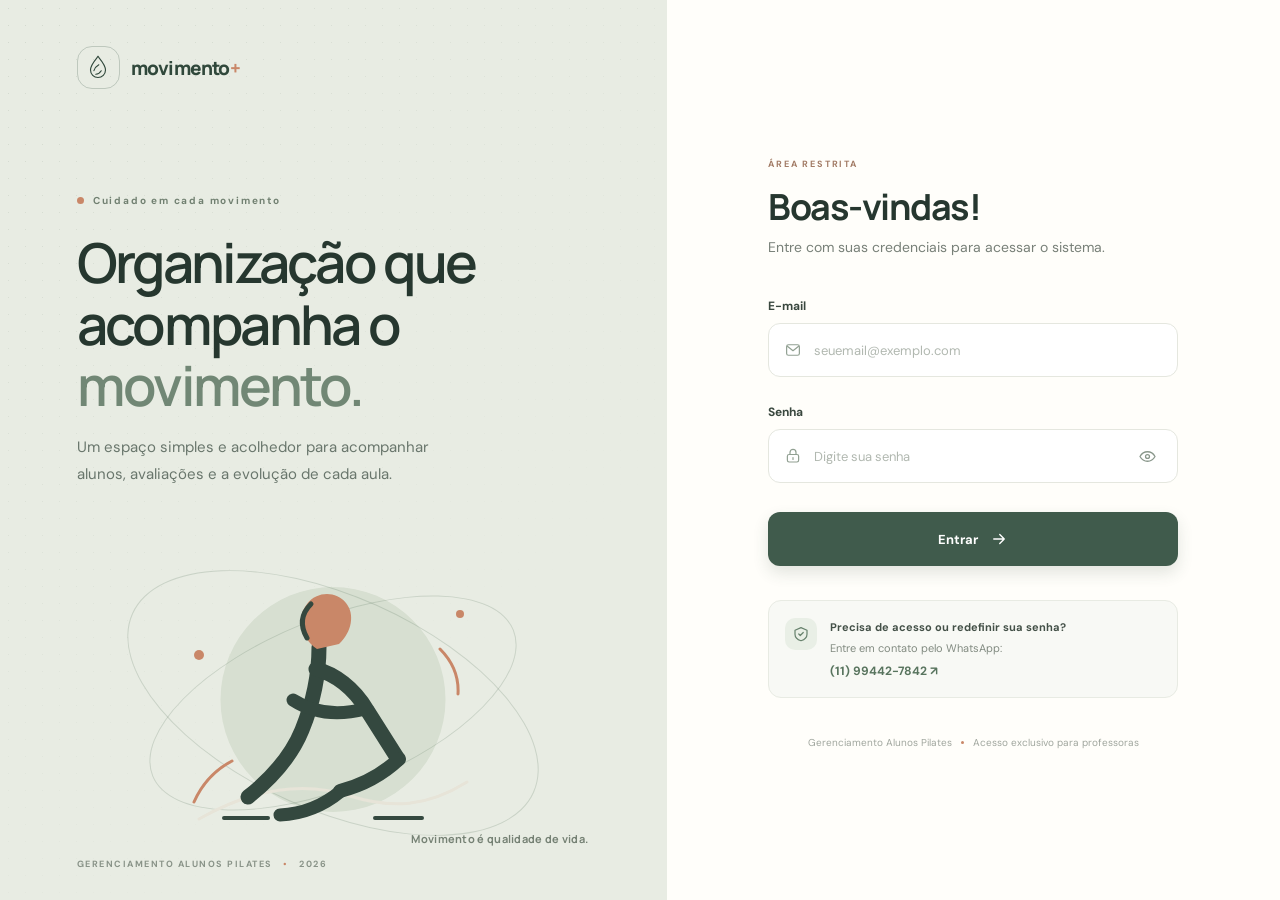
==== src/main/resources/static/index.html @ 559f0c62 "feat: acrescenta o frontend da aplicação" ====
<!DOCTYPE html>
<html lang="pt-BR">
<head>
    <meta charset="UTF-8">
    <meta name="viewport" content="width=device-width, initial-scale=1.0">
    <meta name="theme-color" content="#f5f4ef">
    <meta name="description" content="Acesso ao sistema Gerenciamento Alunos Pilates.">
    <title>Entrar | Gerenciamento Alunos Pilates</title>
    <link rel="preconnect" href="https://fonts.googleapis.com">
    <link rel="preconnect" href="https://fonts.gstatic.com" crossorigin>
    <link href="https://fonts.googleapis.com/css2?family=DM+Sans:wght@400;500;600;700&family=Manrope:wght@400;500;600;700;800&display=swap" rel="stylesheet">
    <link rel="stylesheet" href="css/style.css">
    <script src="js/login.js" defer></script>
</head>
<body>
    <main class="login-layout">
        <section class="brand-panel" aria-label="Apresentação do sistema">
            <div class="brand-panel__texture" aria-hidden="true"></div>

            <a class="brand" href="/" aria-label="Gerenciamento Alunos Pilates - início">
                <span class="brand__mark" aria-hidden="true">
                    <svg viewBox="0 0 48 48" fill="none">
                        <path d="M24 5.5C17.8 13.1 12 19.3 12 27.2a12 12 0 0 0 24 0C36 19.3 30.2 13.1 24 5.5Z" stroke="currentColor" stroke-width="1.8"/>
                        <path d="M17.5 28.2c1.4-4.1 4-7.2 7.8-9.3M20.5 34.1c3.7-.2 6.6-2.1 8.7-5.7" stroke="currentColor" stroke-width="1.8" stroke-linecap="round"/>
                    </svg>
                </span>
                <span class="brand__name">movimento<span>+</span></span>
            </a>

            <div class="brand-panel__content">
                <span class="eyebrow"><span></span> Cuidado em cada movimento</span>
                <h1>Organização que acompanha o <em>movimento.</em></h1>
                <p>Um espaço simples e acolhedor para acompanhar alunos, avaliações e a evolução de cada aula.</p>
            </div>

            <div class="wellness-art" aria-hidden="true">
                <div class="wellness-art__sun"></div>
                <div class="wellness-art__ring wellness-art__ring--one"></div>
                <div class="wellness-art__ring wellness-art__ring--two"></div>
                <div class="wellness-art__figure">
                    <svg viewBox="0 0 420 330" fill="none">
                        <path d="M76 281c55-31 105-38 151-23 42 13 77 11 117-14" stroke="#E7E4D8" stroke-width="3" stroke-linecap="round"/>
                        <path d="M125 259c24-19 43-40 54-67 11-27 17-55 17-83" stroke="#34483F" stroke-width="15" stroke-linecap="round"/>
                        <path d="M194 111c-17-12-21-31-10-45 10-13 29-13 39-1 9 11 6 29-7 41" fill="#C98768"/>
                        <path d="M193 131c19 5 38 19 51 41l31 49" stroke="#34483F" stroke-width="15" stroke-linecap="round"/>
                        <path d="M242 171c-28 7-52 4-72-9" stroke="#34483F" stroke-width="13" stroke-linecap="round"/>
                        <path d="M276 221c-16 15-35 26-59 32" stroke="#34483F" stroke-width="14" stroke-linecap="round"/>
                        <path d="M218 253c-18 15-38 23-61 24" stroke="#34483F" stroke-width="13" stroke-linecap="round"/>
                        <path d="M145 280h-44M299 280h-47" stroke="#34483F" stroke-width="4" stroke-linecap="round"/>
                        <path d="M184 100c-7-12-6-24 4-34" stroke="#34483F" stroke-width="5" stroke-linecap="round"/>
                        <path d="M109 223c-17 9-30 23-38 41M317 111c13 13 19 28 18 45" stroke="#C98768" stroke-width="3" stroke-linecap="round"/>
                        <circle cx="76" cy="117" r="5" fill="#C98768"/>
                        <circle cx="337" cy="76" r="4" fill="#C98768"/>
                    </svg>
                </div>
                <div class="wellness-art__caption">Movimento é qualidade de vida.</div>
            </div>

            <div class="brand-panel__footer">GERENCIAMENTO ALUNOS PILATES <span>•</span> 2026</div>
        </section>

        <section class="form-panel" aria-labelledby="page-title">
            <div class="form-panel__inner">
                <div class="mobile-brand brand">
                    <span class="brand__mark" aria-hidden="true">
                        <svg viewBox="0 0 48 48" fill="none">
                            <path d="M24 5.5C17.8 13.1 12 19.3 12 27.2a12 12 0 0 0 24 0C36 19.3 30.2 13.1 24 5.5Z" stroke="currentColor" stroke-width="1.8"/>
                            <path d="M17.5 28.2c1.4-4.1 4-7.2 7.8-9.3M20.5 34.1c3.7-.2 6.6-2.1 8.7-5.7" stroke="currentColor" stroke-width="1.8" stroke-linecap="round"/>
                        </svg>
                    </span>
                    <span class="brand__name">movimento<span>+</span></span>
                </div>

                <div class="form-heading">
                    <span class="form-heading__overline">ÁREA RESTRITA</span>
                    <h2 id="page-title">Boas-vindas!</h2>
                    <p>Entre com suas credenciais para acessar o sistema.</p>
                </div>

                <form id="login-form" class="login-form" novalidate>
                    <div class="field">
                        <label for="email">E-mail</label>
                        <div class="field__control">
                            <svg viewBox="0 0 24 24" aria-hidden="true">
                                <rect x="3.5" y="5" width="17" height="14" rx="2.5"></rect>
                                <path d="m4.5 7 7.5 6 7.5-6"></path>
                            </svg>
                            <input id="email" name="email" type="email" placeholder="seuemail@exemplo.com"
                                   autocomplete="username" required maxlength="150">
                        </div>
                        <small class="field__error" id="email-error"></small>
                    </div>

                    <div class="field">
                        <label for="senha">Senha</label>
                        <div class="field__control">
                            <svg viewBox="0 0 24 24" aria-hidden="true">
                                <rect x="4.5" y="10" width="15" height="10" rx="2.2"></rect>
                                <path d="M8 10V7.2a4 4 0 0 1 8 0V10M12 14v2.5"></path>
                            </svg>
                            <input id="senha" name="senha" type="password" placeholder="Digite sua senha"
                                   autocomplete="current-password" required>
                            <button class="password-toggle" type="button" id="toggle-password"
                                    aria-label="Mostrar senha" aria-pressed="false">
                                <svg viewBox="0 0 24 24" aria-hidden="true">
                                    <path d="M2.5 12s3.4-6 9.5-6 9.5 6 9.5 6-3.4 6-9.5 6-9.5-6-9.5-6Z"></path>
                                    <circle cx="12" cy="12" r="2.5"></circle>
                                </svg>
                            </button>
                        </div>
                        <small class="field__error" id="senha-error"></small>
                    </div>

                    <div class="form-message" id="form-message" role="alert" aria-live="polite"></div>

                    <button class="submit-button" id="submit-button" type="submit">
                        <span class="submit-button__text">Entrar</span>
                        <svg viewBox="0 0 24 24" aria-hidden="true">
                            <path d="M5 12h14M13 6l6 6-6 6"></path>
                        </svg>
                    </button>
                </form>

                <div class="access-note">
                    <span class="access-note__icon" aria-hidden="true">
                        <svg viewBox="0 0 24 24">
                            <path d="M12 3.5 20 7v5.2c0 4.2-3.1 7.1-8 8.8-4.9-1.7-8-4.6-8-8.8V7l8-3.5Z"></path>
                            <path d="m9 12 2 2 4-4"></path>
                        </svg>
                    </span>
                    <div>
                        <strong>Precisa de acesso ou redefinir sua senha?</strong>
                        <p>Entre em contato pelo WhatsApp:</p>
                        <a href="https://wa.me/5511994427842?text=Ol%C3%A1!%20Preciso%20de%20ajuda%20com%20meu%20acesso%20ao%20sistema%20Gerenciamento%20Alunos%20Pilates."
                           target="_blank" rel="noopener noreferrer"> (11) 99442-7842 <span aria-hidden="true">↗</span></a>
                    </div>
                </div>

                <footer class="form-footer">
                    <span>Gerenciamento Alunos Pilates</span>
                    <span class="form-footer__dot"></span>
                    <span>Acesso exclusivo para professoras</span>
                </footer>
            </div>
        </section>
    </main>
</body>
</html>
---- src/main/resources/static/css/style.css ----
/* Gerenciamento Alunos Pilates — tela de login */
:root {
    color-scheme: light;
    --ink: #26372f;
    --muted: #788078;
    --green: #405b4c;
    --green-dark: #30483b;
    --sage: #dce4d8;
    --cream: #f5f4ef;
    --white: #fffefa;
    --terracotta: #c98768;
    --line: #e5e7df;
    --danger: #b64c43;
    font-family: "DM Sans", sans-serif;
}

* { box-sizing: border-box; }
html, body { min-height: 100%; }
body {
    margin: 0;
    background: var(--cream);
    color: var(--ink);
    -webkit-font-smoothing: antialiased;
}
button, input { font: inherit; }
button, a { -webkit-tap-highlight-color: transparent; }

.login-layout {
    min-height: 100vh;
    display: grid;
    grid-template-columns: minmax(420px, 1fr) minmax(480px, 0.92fr);
    overflow: hidden;
}

.brand-panel {
    min-height: 100vh;
    position: relative;
    isolation: isolate;
    display: flex;
    flex-direction: column;
    padding: 46px clamp(38px, 6vw, 88px) 30px;
    overflow: hidden;
    background: #e8ece3;
}
.brand-panel__texture {
    position: absolute;
    z-index: -1;
    inset: 0;
    opacity: .23;
    background-image: radial-gradient(#8b9a89 0.65px, transparent 0.65px);
    background-size: 17px 17px;
    mask-image: linear-gradient(135deg, black, transparent 75%);
}
.brand {
    display: inline-flex;
    align-items: center;
    gap: 11px;
    width: fit-content;
    color: var(--green-dark);
    text-decoration: none;
}
.brand__mark {
    width: 43px;
    height: 43px;
    display: grid;
    place-items: center;
    border: 1px solid rgba(64, 91, 76, .25);
    border-radius: 15px;
}
.brand__mark svg { width: 30px; height: 30px; }
.brand__name {
    font-family: "Manrope", sans-serif;
    font-size: 19px;
    font-weight: 800;
    letter-spacing: -.8px;
}
.brand__name span { color: var(--terracotta); }

.brand-panel__content {
    position: relative;
    z-index: 2;
    max-width: 520px;
    margin-top: clamp(76px, 11vh, 128px);
}
.eyebrow, .form-heading__overline {
    display: inline-flex;
    align-items: center;
    gap: 9px;
    color: #718071;
    font-size: 10px;
    font-weight: 700;
    letter-spacing: 1.8px;
}
.eyebrow span {
    width: 7px;
    height: 7px;
    border-radius: 50%;
    background: var(--terracotta);
}
.brand-panel h1 {
    margin: 23px 0 17px;
    max-width: 520px;
    font-family: "Manrope", sans-serif;
    font-size: clamp(38px, 4.3vw, 59px);
    line-height: 1.12;
    letter-spacing: -2.7px;
    font-weight: 600;
}
.brand-panel h1 em {
    color: #718775;
    font-style: normal;
}
.brand-panel__content p {
    max-width: 400px;
    margin: 0;
    color: #69766c;
    font-size: 15px;
    line-height: 1.8;
}

.wellness-art {
    position: relative;
    width: min(100%, 510px);
    height: 300px;
    margin: auto auto 5px;
}
.wellness-art__sun {
    position: absolute;
    width: 225px;
    height: 225px;
    top: 34px;
    left: 50%;
    transform: translateX(-50%);
    border-radius: 50%;
    background: #d7dfd1;
}
.wellness-art__ring {
    position: absolute;
    border: 1px solid rgba(91, 117, 96, .22);
    border-radius: 50%;
    left: 50%;
    top: 50%;
    transform: translate(-50%, -50%) rotate(-22deg);
}
.wellness-art__ring--one { width: 390px; height: 170px; }
.wellness-art__ring--two { width: 440px; height: 215px; transform: translate(-50%, -50%) rotate(24deg); }
.wellness-art__figure {
    position: absolute;
    inset: 0;
    display: grid;
    place-items: center;
}
.wellness-art__figure svg { width: min(100%, 420px); height: auto; }
.wellness-art__caption {
    position: absolute;
    right: 0;
    bottom: 7px;
    color: #758174;
    font-family: "Manrope", sans-serif;
    font-size: 11px;
    font-weight: 700;
    letter-spacing: .3px;
}
.brand-panel__footer {
    color: #899388;
    font-size: 9px;
    font-weight: 700;
    letter-spacing: 1.5px;
}
.brand-panel__footer span { padding: 0 7px; color: var(--terracotta); }

.form-panel {
    min-height: 100vh;
    display: flex;
    justify-content: center;
    align-items: center;
    padding: 55px clamp(35px, 7vw, 100px);
    background: var(--white);
}
.form-panel__inner { width: 100%; max-width: 410px; }
.mobile-brand { display: none; }
.form-heading { margin-bottom: 38px; }
.form-heading__overline { color: #a27b65; font-size: 9px; }
.form-heading h2 {
    margin: 13px 0 8px;
    font-family: "Manrope", sans-serif;
    font-size: 36px;
    line-height: 1.2;
    letter-spacing: -1.5px;
    font-weight: 700;
}
.form-heading p { margin: 0; color: var(--muted); font-size: 14px; line-height: 1.7; }

.login-form { display: flex; flex-direction: column; gap: 22px; }
.field label {
    display: block;
    margin-bottom: 9px;
    color: #39473e;
    font-size: 12px;
    font-weight: 700;
}
.field__control {
    height: 54px;
    display: flex;
    align-items: center;
    gap: 12px;
    padding: 0 15px;
    border: 1px solid var(--line);
    border-radius: 12px;
    background: #fff;
    transition: border-color .2s, box-shadow .2s, background .2s;
}
.field__control:focus-within {
    border-color: #829987;
    box-shadow: 0 0 0 3px rgba(106, 135, 111, .12);
}
.field__control > svg {
    width: 18px;
    height: 18px;
    flex: 0 0 auto;
    fill: none;
    stroke: #91a092;
    stroke-width: 1.6;
    stroke-linecap: round;
    stroke-linejoin: round;
}
.field__control input {
    width: 100%;
    min-width: 0;
    height: 100%;
    padding: 0;
    border: 0;
    outline: 0;
    color: var(--ink);
    background: transparent;
    font-size: 13px;
}
.field__control input::placeholder { color: #b1b8b0; }
.password-toggle {
    width: 30px;
    height: 34px;
    flex: 0 0 auto;
    display: grid;
    place-items: center;
    padding: 0;
    border: 0;
    border-radius: 7px;
    color: #89978b;
    background: transparent;
    cursor: pointer;
}
.password-toggle:hover { color: var(--green); background: #f2f5f0; }
.password-toggle svg {
    width: 19px;
    height: 19px;
    fill: none;
    stroke: currentColor;
    stroke-width: 1.6;
    stroke-linecap: round;
    stroke-linejoin: round;
}
.field__error { display: block; min-height: 0; margin-top: 5px; color: var(--danger); font-size: 11px; }
.field.has-error .field__control { border-color: #d58b82; }
.form-message { display: none; padding: 11px 13px; border-radius: 9px; font-size: 12px; line-height: 1.5; }
.form-message.is-visible { display: block; }
.form-message.is-error { color: #93433c; background: #fbefed; }
.form-message.is-success { color: #3e684d; background: #edf5ed; }

.submit-button {
    height: 54px;
    display: flex;
    align-items: center;
    justify-content: center;
    gap: 12px;
    margin-top: 2px;
    border: 0;
    border-radius: 12px;
    color: #fff;
    background: var(--green);
    box-shadow: 0 7px 16px rgba(48, 72, 59, .14);
    font-size: 13px;
    font-weight: 700;
    cursor: pointer;
    transition: background .2s, transform .2s, box-shadow .2s;
}
.submit-button:hover { background: var(--green-dark); box-shadow: 0 9px 20px rgba(48, 72, 59, .2); transform: translateY(-1px); }
.submit-button:active { transform: translateY(0); }
.submit-button:disabled { opacity: .7; cursor: wait; transform: none; }
.submit-button svg { width: 18px; height: 18px; fill: none; stroke: currentColor; stroke-width: 1.8; stroke-linecap: round; stroke-linejoin: round; }
.submit-button.is-loading svg { display: none; }
.submit-button.is-loading .submit-button__text::before {
    content: "";
    display: inline-block;
    width: 12px;
    height: 12px;
    margin-right: 9px;
    vertical-align: -2px;
    border: 2px solid rgba(255,255,255,.4);
    border-top-color: white;
    border-radius: 50%;
    animation: spin .7s linear infinite;
}
@keyframes spin { to { transform: rotate(360deg); } }

.access-note {
    display: flex;
    gap: 13px;
    margin-top: 34px;
    padding: 17px 16px;
    border: 1px solid #e8ebe3;
    border-radius: 13px;
    background: #f8f9f5;
}
.access-note__icon {
    width: 32px;
    height: 32px;
    flex: 0 0 auto;
    display: grid;
    place-items: center;
    border-radius: 10px;
    color: #66816c;
    background: #e9efe6;
}
.access-note__icon svg { width: 18px; height: 18px; fill: none; stroke: currentColor; stroke-width: 1.6; stroke-linecap: round; stroke-linejoin: round; }
.access-note strong { display: block; margin: 1px 0 5px; color: #435047; font-size: 11px; line-height: 1.5; }
.access-note p { margin: 0 0 4px; color: #828b81; font-size: 11px; }
.access-note a { color: #58745e; font-size: 12px; font-weight: 700; text-decoration: none; }
.access-note a:hover { text-decoration: underline; }

.form-footer {
    display: flex;
    align-items: center;
    justify-content: center;
    flex-wrap: wrap;
    gap: 9px;
    margin-top: 38px;
    color: #a0a69e;
    font-size: 10px;
}
.form-footer__dot { width: 3px; height: 3px; border-radius: 50%; background: #c98768; }

@media (max-width: 900px) {
    .login-layout { grid-template-columns: minmax(340px, .9fr) minmax(400px, 1.1fr); }
    .brand-panel { padding-left: 38px; padding-right: 38px; }
    .brand-panel h1 { font-size: 43px; }
    .wellness-art { transform: scale(.88); transform-origin: center bottom; width: 115%; margin-left: -7.5%; }
    .form-panel { padding-left: 42px; padding-right: 42px; }
}
@media (max-width: 700px) {
    .login-layout { display: block; min-height: 100svh; }
    .brand-panel { display: none; }
    .form-panel { min-height: 100svh; padding: 35px 24px 28px; align-items: center; }
    .form-panel__inner { max-width: 430px; }
    .mobile-brand { display: inline-flex; margin-bottom: 55px; }
    .form-heading { margin-bottom: 31px; }
    .form-heading h2 { font-size: 33px; }
    .access-note { margin-top: 28px; }
    .form-footer { margin-top: 32px; }
}
@media (max-width: 380px) {
    .form-panel { padding-left: 19px; padding-right: 19px; }
    .mobile-brand { margin-bottom: 42px; }
    .form-heading h2 { font-size: 30px; }
    .access-note { padding: 14px 12px; }
}
@media (prefers-reduced-motion: reduce) {
    *, *::before, *::after { scroll-behavior: auto !important; animation-duration: .01ms !important; transition-duration: .01ms !important; }
}
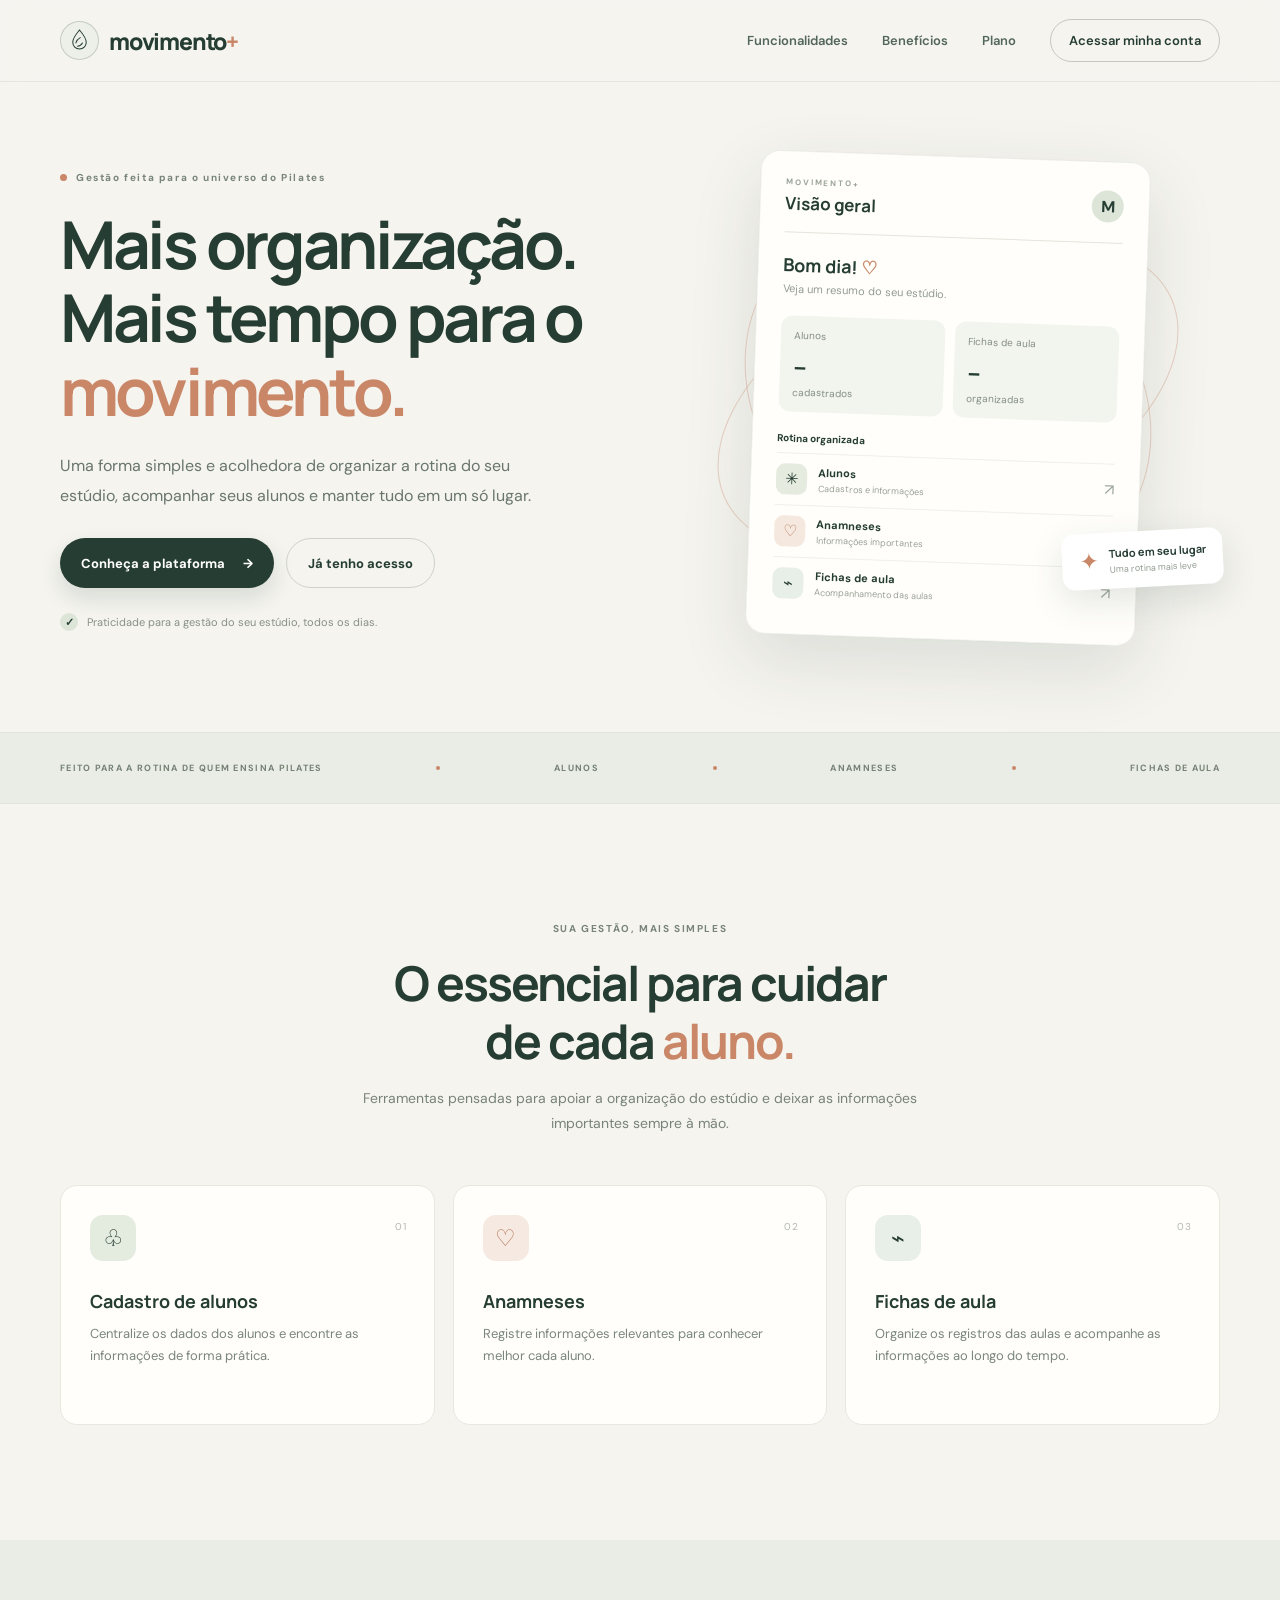
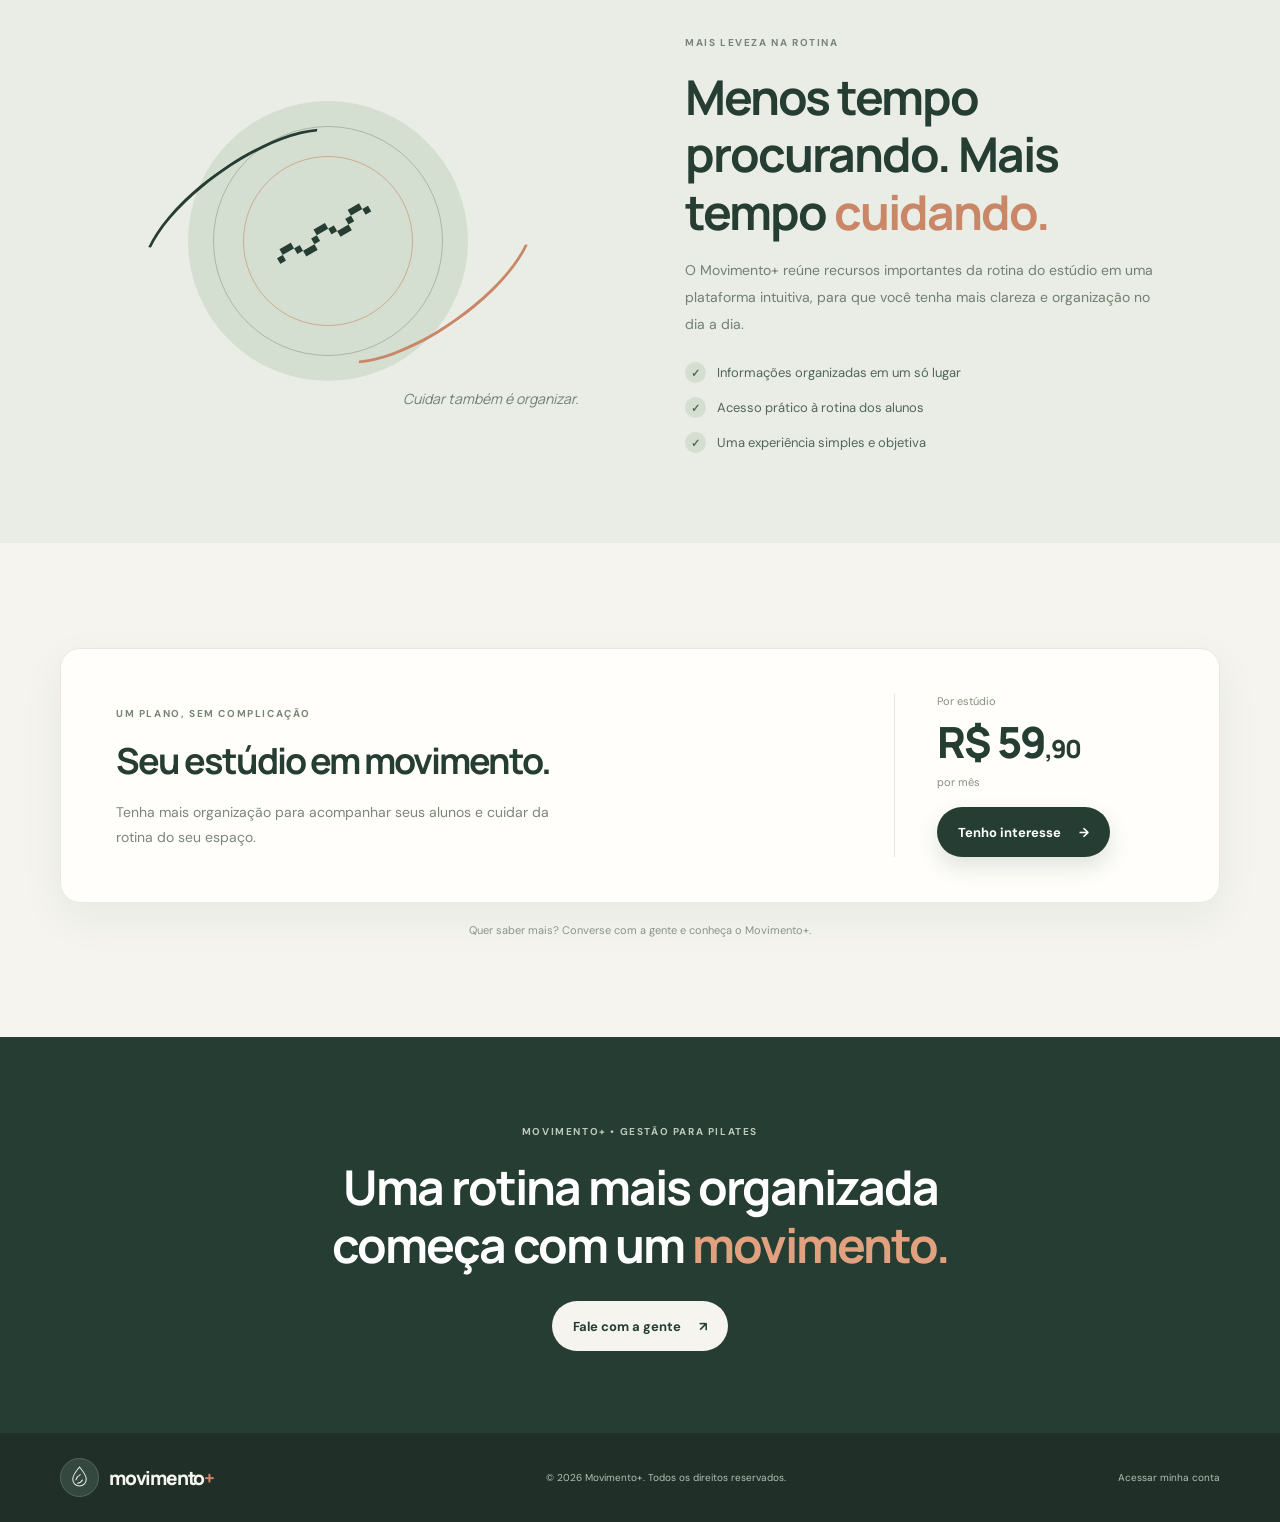
==== commit aed3c9ab: "feat: cria uma landing page para a aplicação e coloca o arquivo no filtro de segurança do spring sec" ====
--- a/src/main/resources/static/index.html
+++ b/src/main/resources/static/index.html
@@ -1,148 +1,105 @@
 <!DOCTYPE html>
 <html lang="pt-BR">
 <head>
-    <meta charset="UTF-8">
-    <meta name="viewport" content="width=device-width, initial-scale=1.0">
-    <meta name="theme-color" content="#f5f4ef">
-    <meta name="description" content="Acesso ao sistema Gerenciamento Alunos Pilates.">
-    <title>Entrar | Gerenciamento Alunos Pilates</title>
-    <link rel="preconnect" href="https://fonts.googleapis.com">
-    <link rel="preconnect" href="https://fonts.gstatic.com" crossorigin>
-    <link href="https://fonts.googleapis.com/css2?family=DM+Sans:wght@400;500;600;700&family=Manrope:wght@400;500;600;700;800&display=swap" rel="stylesheet">
-    <link rel="stylesheet" href="css/style.css">
-    <script src="js/login.js" defer></script>
+  <meta charset="UTF-8">
+  <meta name="viewport" content="width=device-width, initial-scale=1.0">
+  <meta name="theme-color" content="#f5f4ef">
+  <meta name="description" content="Movimento+ — gestão simples e acolhedora para estúdios de Pilates. Organize alunos, anamneses e fichas de aula em um só lugar.">
+  <title>Movimento+ | Gestão para estúdios de Pilates</title>
+  <link rel="preconnect" href="https://fonts.googleapis.com">
+  <link rel="preconnect" href="https://fonts.gstatic.com" crossorigin>
+  <link href="https://fonts.googleapis.com/css2?family=DM+Sans:wght@400;500;600;700&family=Manrope:wght@400;500;600;700;800&display=swap" rel="stylesheet">
+  <link rel="stylesheet" href="css/landing.css">
+  <script src="js/landing.js" defer></script>
 </head>
 <body>
-    <main class="login-layout">
-        <section class="brand-panel" aria-label="Apresentação do sistema">
-            <div class="brand-panel__texture" aria-hidden="true"></div>
+  <header class="site-header">
+    <nav class="nav container" aria-label="Navegação principal">
+      <a class="brand" href="/" aria-label="Movimento+ início">
+        <span class="brand-mark" aria-hidden="true">
+          <svg viewBox="0 0 48 48" fill="none"><path d="M24 5.5C17.8 13.1 12 19.3 12 27.2a12 12 0 0 0 24 0C36 19.3 30.2 13.1 24 5.5Z" stroke="currentColor" stroke-width="1.8"/><path d="M17.5 28.2c1.4-4.1 4-7.2 7.8-9.3M20.5 34.1c3.7-.2 6.6-2.1 8.7-5.7" stroke="currentColor" stroke-width="1.8" stroke-linecap="round"/></svg>
+        </span>
+        <span class="brand-name">movimento<span>+</span></span>
+      </a>
+      <button class="menu-toggle" aria-label="Abrir menu" aria-expanded="false" aria-controls="nav-links"><span></span><span></span></button>
+      <div class="nav-links" id="nav-links">
+        <a href="#funcionalidades">Funcionalidades</a>
+        <a href="#beneficios">Benefícios</a>
+        <a href="#planos">Plano</a>
+        <a class="nav-login" href="/login.html">Acessar minha conta</a>
+      </div>
+    </nav>
+  </header>
 
-            <a class="brand" href="/" aria-label="Gerenciamento Alunos Pilates - início">
-                <span class="brand__mark" aria-hidden="true">
-                    <svg viewBox="0 0 48 48" fill="none">
-                        <path d="M24 5.5C17.8 13.1 12 19.3 12 27.2a12 12 0 0 0 24 0C36 19.3 30.2 13.1 24 5.5Z" stroke="currentColor" stroke-width="1.8"/>
-                        <path d="M17.5 28.2c1.4-4.1 4-7.2 7.8-9.3M20.5 34.1c3.7-.2 6.6-2.1 8.7-5.7" stroke="currentColor" stroke-width="1.8" stroke-linecap="round"/>
-                    </svg>
-                </span>
-                <span class="brand__name">movimento<span>+</span></span>
-            </a>
+  <main>
+    <section class="hero container">
+      <div class="hero-copy">
+        <span class="eyebrow"><i></i> Gestão feita para o universo do Pilates</span>
+        <h1>Mais organização.<br>Mais tempo para o <em>movimento.</em></h1>
+        <p class="hero-lead">Uma forma simples e acolhedora de organizar a rotina do seu estúdio, acompanhar seus alunos e manter tudo em um só lugar.</p>
+        <div class="hero-actions">
+          <a class="button button-primary" href="#funcionalidades">Conheça a plataforma <span aria-hidden="true">→</span></a>
+          <a class="button button-secondary" href="/login.html">Já tenho acesso</a>
+        </div>
+        <div class="hero-note"><span class="check">✓</span> Praticidade para a gestão do seu estúdio, todos os dias.</div>
+      </div>
+      <div class="hero-visual" aria-label="Prévia ilustrativa do painel Movimento+">
+        <div class="visual-orbit orbit-one"></div><div class="visual-orbit orbit-two"></div>
+        <div class="dashboard-card">
+          <div class="dash-top"><div><span class="dash-kicker">MOVIMENTO+</span><strong>Visão geral</strong></div><span class="dash-avatar">M</span></div>
+          <div class="dash-welcome">Bom dia! <span>♡</span><small>Veja um resumo do seu estúdio.</small></div>
+          <div class="dash-stats">
+            <div class="stat"><span>Alunos</span><b>--</b><small>cadastrados</small></div>
+            <div class="stat"><span>Fichas de aula</span><b>--</b><small>organizadas</small></div>
+          </div>
+          <div class="dash-section-title">Rotina organizada</div>
+          <div class="dash-row"><span class="row-icon">✳</span><span><b>Alunos</b><small>Cadastros e informações</small></span><span class="row-arrow">↗</span></div>
+          <div class="dash-row"><span class="row-icon peach">♡</span><span><b>Anamneses</b><small>Informações importantes</small></span><span class="row-arrow">↗</span></div>
+          <div class="dash-row"><span class="row-icon sage">⌁</span><span><b>Fichas de aula</b><small>Acompanhamento das aulas</small></span><span class="row-arrow">↗</span></div>
+        </div>
+        <div class="floating-note"><span>✦</span><div><b>Tudo em seu lugar</b><small>Uma rotina mais leve</small></div></div>
+      </div>
+    </section>
 
-            <div class="brand-panel__content">
-                <span class="eyebrow"><span></span> Cuidado em cada movimento</span>
-                <h1>Organização que acompanha o <em>movimento.</em></h1>
-                <p>Um espaço simples e acolhedor para acompanhar alunos, avaliações e a evolução de cada aula.</p>
-            </div>
+    <section class="trust-strip">
+      <div class="container trust-inner"><span>FEITO PARA A ROTINA DE QUEM ENSINA PILATES</span><i></i><span>ALUNOS</span><i></i><span>ANAMNESES</span><i></i><span>FICHAS DE AULA</span></div>
+    </section>
 
-            <div class="wellness-art" aria-hidden="true">
-                <div class="wellness-art__sun"></div>
-                <div class="wellness-art__ring wellness-art__ring--one"></div>
-                <div class="wellness-art__ring wellness-art__ring--two"></div>
-                <div class="wellness-art__figure">
-                    <svg viewBox="0 0 420 330" fill="none">
-                        <path d="M76 281c55-31 105-38 151-23 42 13 77 11 117-14" stroke="#E7E4D8" stroke-width="3" stroke-linecap="round"/>
-                        <path d="M125 259c24-19 43-40 54-67 11-27 17-55 17-83" stroke="#34483F" stroke-width="15" stroke-linecap="round"/>
-                        <path d="M194 111c-17-12-21-31-10-45 10-13 29-13 39-1 9 11 6 29-7 41" fill="#C98768"/>
-                        <path d="M193 131c19 5 38 19 51 41l31 49" stroke="#34483F" stroke-width="15" stroke-linecap="round"/>
-                        <path d="M242 171c-28 7-52 4-72-9" stroke="#34483F" stroke-width="13" stroke-linecap="round"/>
-                        <path d="M276 221c-16 15-35 26-59 32" stroke="#34483F" stroke-width="14" stroke-linecap="round"/>
-                        <path d="M218 253c-18 15-38 23-61 24" stroke="#34483F" stroke-width="13" stroke-linecap="round"/>
-                        <path d="M145 280h-44M299 280h-47" stroke="#34483F" stroke-width="4" stroke-linecap="round"/>
-                        <path d="M184 100c-7-12-6-24 4-34" stroke="#34483F" stroke-width="5" stroke-linecap="round"/>
-                        <path d="M109 223c-17 9-30 23-38 41M317 111c13 13 19 28 18 45" stroke="#C98768" stroke-width="3" stroke-linecap="round"/>
-                        <circle cx="76" cy="117" r="5" fill="#C98768"/>
-                        <circle cx="337" cy="76" r="4" fill="#C98768"/>
-                    </svg>
-                </div>
-                <div class="wellness-art__caption">Movimento é qualidade de vida.</div>
-            </div>
+    <section class="section container" id="funcionalidades">
+      <div class="section-heading">
+        <span class="eyebrow">SUA GESTÃO, MAIS SIMPLES</span>
+        <h2>O essencial para cuidar<br>de cada <em>aluno.</em></h2>
+        <p>Ferramentas pensadas para apoiar a organização do estúdio e deixar as informações importantes sempre à mão.</p>
+      </div>
+      <div class="feature-grid">
+        <article class="feature-card"><div class="feature-icon green">♧</div><span class="feature-number">01</span><h3>Cadastro de alunos</h3><p>Centralize os dados dos alunos e encontre as informações de forma prática.</p></article>
+        <article class="feature-card"><div class="feature-icon orange">♡</div><span class="feature-number">02</span><h3>Anamneses</h3><p>Registre informações relevantes para conhecer melhor cada aluno.</p></article>
+        <article class="feature-card"><div class="feature-icon sage">⌁</div><span class="feature-number">03</span><h3>Fichas de aula</h3><p>Organize os registros das aulas e acompanhe as informações ao longo do tempo.</p></article>
+      </div>
+    </section>
 
-            <div class="brand-panel__footer">GERENCIAMENTO ALUNOS PILATES <span>•</span> 2026</div>
-        </section>
+    <section class="benefits-section" id="beneficios">
+      <div class="container benefits-layout">
+        <div class="benefit-art"><div class="art-circle"></div><div class="art-line line-a"></div><div class="art-line line-b"></div><div class="art-leaf">〰</div><span class="art-caption">Cuidar também é organizar.</span></div>
+        <div class="benefit-copy"><span class="eyebrow">MAIS LEVEZA NA ROTINA</span><h2>Menos tempo procurando. Mais tempo <em>cuidando.</em></h2><p>O Movimento+ reúne recursos importantes da rotina do estúdio em uma plataforma intuitiva, para que você tenha mais clareza e organização no dia a dia.</p>
+          <ul class="benefit-list"><li><span>✓</span> Informações organizadas em um só lugar</li><li><span>✓</span> Acesso prático à rotina dos alunos</li><li><span>✓</span> Uma experiência simples e objetiva</li></ul>
+        </div>
+      </div>
+    </section>
 
-        <section class="form-panel" aria-labelledby="page-title">
-            <div class="form-panel__inner">
-                <div class="mobile-brand brand">
-                    <span class="brand__mark" aria-hidden="true">
-                        <svg viewBox="0 0 48 48" fill="none">
-                            <path d="M24 5.5C17.8 13.1 12 19.3 12 27.2a12 12 0 0 0 24 0C36 19.3 30.2 13.1 24 5.5Z" stroke="currentColor" stroke-width="1.8"/>
-                            <path d="M17.5 28.2c1.4-4.1 4-7.2 7.8-9.3M20.5 34.1c3.7-.2 6.6-2.1 8.7-5.7" stroke="currentColor" stroke-width="1.8" stroke-linecap="round"/>
-                        </svg>
-                    </span>
-                    <span class="brand__name">movimento<span>+</span></span>
-                </div>
+    <section class="pricing-section container" id="planos">
+      <div class="pricing-card">
+        <div class="pricing-copy"><span class="eyebrow">UM PLANO, SEM COMPLICAÇÃO</span><h2>Seu estúdio em movimento.</h2><p>Tenha mais organização para acompanhar seus alunos e cuidar da rotina do seu espaço.</p></div>
+        <div class="price"><span>Por estúdio</span><strong>R$ 59<small>,90</small></strong><span>por mês</span><a class="button button-primary" href="https://wa.me/5511994427842?text=Ol%C3%A1!%20Quero%20conhecer%20o%20Movimento%2B%20para%20meu%20est%C3%BAdio." target="_blank" rel="noopener noreferrer">Tenho interesse <span aria-hidden="true">→</span></a></div>
+      </div>
+      <p class="pricing-footnote">Quer saber mais? Converse com a gente e conheça o Movimento+.</p>
+    </section>
 
-                <div class="form-heading">
-                    <span class="form-heading__overline">ÁREA RESTRITA</span>
-                    <h2 id="page-title">Boas-vindas!</h2>
-                    <p>Entre com suas credenciais para acessar o sistema.</p>
-                </div>
+    <section class="final-cta">
+      <div class="container final-cta-inner"><span class="eyebrow">MOVIMENTO+ • GESTÃO PARA PILATES</span><h2>Uma rotina mais organizada<br>começa com um <em>movimento.</em></h2><a class="button button-light" href="https://wa.me/5511994427842?text=Ol%C3%A1!%20Quero%20conhecer%20o%20Movimento%2B." target="_blank" rel="noopener noreferrer">Fale com a gente <span aria-hidden="true">↗</span></a></div>
+    </section>
+  </main>
 
-                <form id="login-form" class="login-form" novalidate>
-                    <div class="field">
-                        <label for="email">E-mail</label>
-                        <div class="field__control">
-                            <svg viewBox="0 0 24 24" aria-hidden="true">
-                                <rect x="3.5" y="5" width="17" height="14" rx="2.5"></rect>
-                                <path d="m4.5 7 7.5 6 7.5-6"></path>
-                            </svg>
-                            <input id="email" name="email" type="email" placeholder="seuemail@exemplo.com"
-                                   autocomplete="username" required maxlength="150">
-                        </div>
-                        <small class="field__error" id="email-error"></small>
-                    </div>
-
-                    <div class="field">
-                        <label for="senha">Senha</label>
-                        <div class="field__control">
-                            <svg viewBox="0 0 24 24" aria-hidden="true">
-                                <rect x="4.5" y="10" width="15" height="10" rx="2.2"></rect>
-                                <path d="M8 10V7.2a4 4 0 0 1 8 0V10M12 14v2.5"></path>
-                            </svg>
-                            <input id="senha" name="senha" type="password" placeholder="Digite sua senha"
-                                   autocomplete="current-password" required>
-                            <button class="password-toggle" type="button" id="toggle-password"
-                                    aria-label="Mostrar senha" aria-pressed="false">
-                                <svg viewBox="0 0 24 24" aria-hidden="true">
-                                    <path d="M2.5 12s3.4-6 9.5-6 9.5 6 9.5 6-3.4 6-9.5 6-9.5-6-9.5-6Z"></path>
-                                    <circle cx="12" cy="12" r="2.5"></circle>
-                                </svg>
-                            </button>
-                        </div>
-                        <small class="field__error" id="senha-error"></small>
-                    </div>
-
-                    <div class="form-message" id="form-message" role="alert" aria-live="polite"></div>
-
-                    <button class="submit-button" id="submit-button" type="submit">
-                        <span class="submit-button__text">Entrar</span>
-                        <svg viewBox="0 0 24 24" aria-hidden="true">
-                            <path d="M5 12h14M13 6l6 6-6 6"></path>
-                        </svg>
-                    </button>
-                </form>
-
-                <div class="access-note">
-                    <span class="access-note__icon" aria-hidden="true">
-                        <svg viewBox="0 0 24 24">
-                            <path d="M12 3.5 20 7v5.2c0 4.2-3.1 7.1-8 8.8-4.9-1.7-8-4.6-8-8.8V7l8-3.5Z"></path>
-                            <path d="m9 12 2 2 4-4"></path>
-                        </svg>
-                    </span>
-                    <div>
-                        <strong>Precisa de acesso ou redefinir sua senha?</strong>
-                        <p>Entre em contato pelo WhatsApp:</p>
-                        <a href="https://wa.me/5511994427842?text=Ol%C3%A1!%20Preciso%20de%20ajuda%20com%20meu%20acesso%20ao%20sistema%20Gerenciamento%20Alunos%20Pilates."
-                           target="_blank" rel="noopener noreferrer"> (11) 99442-7842 <span aria-hidden="true">↗</span></a>
-                    </div>
-                </div>
-
-                <footer class="form-footer">
-                    <span>Gerenciamento Alunos Pilates</span>
-                    <span class="form-footer__dot"></span>
-                    <span>Acesso exclusivo para professoras</span>
-                </footer>
-            </div>
-        </section>
-    </main>
+  <footer class="site-footer"><div class="container footer-inner"><a class="brand" href="/"><span class="brand-mark"><svg viewBox="0 0 48 48" fill="none"><path d="M24 5.5C17.8 13.1 12 19.3 12 27.2a12 12 0 0 0 24 0C36 19.3 30.2 13.1 24 5.5Z" stroke="currentColor" stroke-width="1.8"/><path d="M17.5 28.2c1.4-4.1 4-7.2 7.8-9.3M20.5 34.1c3.7-.2 6.6-2.1 8.7-5.7" stroke="currentColor" stroke-width="1.8" stroke-linecap="round"/></svg></span><span class="brand-name">movimento<span>+</span></span></a><span>© 2026 Movimento+. Todos os direitos reservados.</span><a href="/login.html">Acessar minha conta</a></div></footer>
 </body>
 </html>
--- a/src/main/resources/static/css/landing.css
+++ b/src/main/resources/static/css/landing.css
@@ -0,0 +1,15 @@
+@import url('https://fonts.googleapis.com/css2?family=DM+Sans:wght@400;500;600;700&family=Manrope:wght@400;500;600;700;800&display=swap');
+:root{--ink:#263d33;--ink-soft:#53665b;--sage:#dce5d8;--sage-2:#edf0e8;--cream:#f5f4ef;--paper:#fffefa;--orange:#c98768;--line:#e4e5dc;--shadow:0 24px 70px rgba(38,61,51,.12);--heading:'Manrope',sans-serif;--body:'DM Sans',sans-serif}
+*{box-sizing:border-box}html{scroll-behavior:smooth;scroll-padding-top:90px}body{margin:0;background:var(--cream);color:var(--ink);font-family:var(--body);-webkit-font-smoothing:antialiased}a{color:inherit;text-decoration:none}.container{width:min(1160px,calc(100% - 48px));margin-inline:auto}
+.site-header{height:82px;position:sticky;top:0;z-index:20;background:rgba(245,244,239,.92);backdrop-filter:blur(14px);border-bottom:1px solid rgba(38,61,51,.08)}.nav{height:100%;display:flex;align-items:center;justify-content:space-between}.brand{display:inline-flex;align-items:center;gap:10px}.brand-mark{width:39px;height:39px;border:1px solid rgba(38,61,51,.2);border-radius:50%;display:grid;place-items:center;color:var(--ink);background:var(--sage-2)}.brand-mark svg{width:27px;height:27px}.brand-name{font:800 23px var(--heading);letter-spacing:-1.2px}.brand-name span{color:var(--orange)}.nav-links{display:flex;align-items:center;gap:34px;font-size:13px;font-weight:600;color:var(--ink-soft)}.nav-links>a:not(.nav-login):hover{color:var(--orange)}.nav-login{border:1px solid rgba(38,61,51,.24);padding:12px 18px;border-radius:999px;color:var(--ink)}.nav-login:hover{background:var(--ink);color:white}.menu-toggle{display:none}
+.hero{min-height:650px;display:grid;grid-template-columns:1.02fr .98fr;align-items:center;gap:48px;padding-top:58px;padding-bottom:76px}.eyebrow{display:inline-flex;align-items:center;gap:9px;color:#778477;font-size:10px;letter-spacing:1.6px;font-weight:700}.eyebrow i{width:7px;height:7px;border-radius:50%;background:var(--orange)}h1,h2,h3,p{margin-top:0}.hero h1{font:700 clamp(42px,5.2vw,66px)/1.12 var(--heading);letter-spacing:-3.3px;margin:22px 0;color:var(--ink)}h1 em,h2 em{font-style:normal;color:var(--orange)}.hero-lead{max-width:490px;color:#69766c;font-size:16px;line-height:1.85;margin-bottom:28px}.hero-actions{display:flex;gap:12px;flex-wrap:wrap}.button{min-height:50px;padding:0 21px;border-radius:999px;display:inline-flex;align-items:center;justify-content:center;gap:18px;font-size:13px;font-weight:700;transition:transform .2s,background .2s}.button:hover{transform:translateY(-2px)}.button-primary{background:var(--ink);color:white;box-shadow:0 10px 22px rgba(38,61,51,.14)}.button-primary:hover{background:#344f42}.button-secondary{border:1px solid #cdd3c9;color:var(--ink)}.button-secondary:hover{background:white}.hero-note{margin-top:25px;color:#879087;font-size:11px}.check{display:inline-grid;place-items:center;width:18px;height:18px;border-radius:50%;background:var(--sage);color:var(--ink);margin-right:6px;font-weight:700}
+.hero-visual{min-height:470px;position:relative;display:grid;place-items:center}.hero-visual:before{content:"";position:absolute;width:390px;height:390px;border-radius:50%;background:#e7ebe1}.visual-orbit{position:absolute;border:1px solid rgba(201,135,104,.35);border-radius:50%;transform:rotate(-24deg)}.orbit-one{width:490px;height:270px}.orbit-two{width:430px;height:350px;transform:rotate(34deg)}.dashboard-card{position:relative;width:min(390px,90%);padding:25px;background:var(--paper);border:1px solid rgba(38,61,51,.08);border-radius:19px;box-shadow:var(--shadow);transform:rotate(2deg)}.dash-top{display:flex;justify-content:space-between;align-items:center;border-bottom:1px solid var(--line);padding-bottom:17px}.dash-kicker{display:block;font-size:8px;letter-spacing:1.8px;color:#9aa398;font-weight:700;margin-bottom:5px}.dash-top strong{font:700 17px var(--heading)}.dash-avatar{width:32px;height:32px;border-radius:50%;background:var(--sage);display:grid;place-items:center;font-weight:700}.dash-welcome{font:700 18px var(--heading);margin:20px 0}.dash-welcome span{color:var(--orange)}.dash-welcome small{display:block;color:#929b91;font:400 11px var(--body);margin-top:5px}.dash-stats{display:grid;grid-template-columns:1fr 1fr;gap:10px}.stat{background:#f2f4ee;border-radius:11px;padding:13px}.stat span,.stat small{display:block;color:#859084;font-size:10px}.stat b{display:block;font:700 25px var(--heading);margin:7px 0 2px}.dash-section-title{font-size:10px;font-weight:700;margin:20px 0 8px}.dash-row{display:flex;align-items:center;gap:11px;padding:10px 0;border-top:1px solid #eff0ea}.row-icon{width:31px;height:31px;border-radius:9px;background:#e5ebdf;display:grid;place-items:center;color:var(--ink)}.row-icon.peach{background:#f5e8df;color:#b8785d}.row-icon.sage{background:#e8eee8}.dash-row b,.dash-row small{display:block}.dash-row b{font-size:11px}.dash-row small{font-size:9px;color:#9aa197;margin-top:3px}.row-arrow{margin-left:auto;color:#9ba69a}.floating-note{position:absolute;right:-3px;bottom:53px;display:flex;align-items:center;gap:11px;padding:13px 17px;border-radius:13px;background:white;box-shadow:0 12px 35px rgba(38,61,51,.13);transform:rotate(-3deg)}.floating-note>span{color:var(--orange);font-size:23px}.floating-note b,.floating-note small{display:block}.floating-note b{font:700 11px var(--heading)}.floating-note small{font-size:9px;color:#929b91;margin-top:3px}
+.trust-strip{background:#e9ede5;border-block:1px solid #e0e5dc}.trust-inner{min-height:70px;display:flex;align-items:center;justify-content:space-between;gap:18px;color:#758174;font-size:9px;letter-spacing:1.3px;font-weight:700}.trust-inner i{height:4px;width:4px;border-radius:50%;background:var(--orange)}
+.section{padding-top:112px;padding-bottom:115px}.section-heading{text-align:center;max-width:600px;margin:0 auto 48px}.section-heading h2,.benefit-copy h2,.pricing-copy h2,.final-cta h2{font:700 clamp(34px,4vw,48px)/1.2 var(--heading);letter-spacing:-2px;margin:17px 0}.section-heading p{color:#788378;line-height:1.8;font-size:14px}.feature-grid{display:grid;grid-template-columns:repeat(3,1fr);gap:18px}.feature-card{position:relative;background:var(--paper);border:1px solid #e8e8df;border-radius:17px;padding:29px;min-height:240px;transition:transform .2s,box-shadow .2s}.feature-card:hover{transform:translateY(-5px);box-shadow:var(--shadow)}.feature-icon{width:46px;height:46px;border-radius:13px;display:grid;place-items:center;font-size:23px;margin-bottom:28px}.feature-icon.green{background:#e4ebdf}.feature-icon.orange{background:#f5e9e1;color:#b8795e}.feature-icon.sage{background:#e8eee8}.feature-number{position:absolute;right:27px;top:34px;color:#b2b9af;font-size:10px;letter-spacing:1px}.feature-card h3{font:700 18px var(--heading);margin-bottom:10px}.feature-card p{color:#7b867c;font-size:13px;line-height:1.75;margin:0}
+.benefits-section{background:#e9ede5;padding:90px 0}.benefits-layout{display:grid;grid-template-columns:1fr 1fr;align-items:center;gap:90px}.benefit-art{height:370px;position:relative;display:grid;place-items:center;overflow:hidden}.art-circle{width:280px;height:280px;border-radius:50%;background:#d5dfd1;position:relative}.art-circle:before,.art-circle:after{content:"";position:absolute;border:1px solid rgba(38,61,51,.25);border-radius:50%;inset:25px}.art-circle:after{inset:55px;border-color:rgba(201,135,104,.6)}.art-line{position:absolute;width:250px;height:100px;border:3px solid var(--ink);border-color:var(--ink) transparent transparent;border-radius:50%;transform:rotate(-35deg)}.line-a{top:105px;left:12%}.line-b{bottom:95px;right:8%;transform:rotate(145deg);border-color:var(--orange) transparent transparent}.art-leaf{position:absolute;font-size:105px;color:var(--ink);transform:rotate(-30deg);font-family:serif}.art-caption{position:absolute;bottom:18px;right:3%;font:italic 14px var(--heading);color:#718072}.benefit-copy h2{max-width:500px}.benefit-copy>p{color:#718072;line-height:1.9;font-size:14px;max-width:480px}.benefit-list{list-style:none;padding:0;margin:25px 0 0;display:grid;gap:14px}.benefit-list li{font-size:13px;color:#53665b;display:flex;align-items:center;gap:11px}.benefit-list li span{width:21px;height:21px;border-radius:50%;background:#d5dfd1;display:grid;place-items:center;font-size:11px;font-weight:700}
+.pricing-section{padding-top:105px;padding-bottom:100px}.pricing-card{display:grid;grid-template-columns:1fr 270px;align-items:center;gap:35px;padding:45px 55px;background:var(--paper);border:1px solid #e8e8df;border-radius:20px;box-shadow:0 15px 45px rgba(38,61,51,.06)}.pricing-copy h2{font-size:36px}.pricing-copy p{max-width:470px;color:#7b867c;line-height:1.8;font-size:14px;margin:0}.price{border-left:1px solid var(--line);padding-left:42px;display:flex;flex-direction:column;align-items:flex-start}.price>span{font-size:11px;color:#849084}.price strong{font:800 43px var(--heading);letter-spacing:-2px;margin:4px 0}.price strong small{font-size:25px}.price .button{margin-top:18px;white-space:nowrap}.pricing-footnote{text-align:center;color:#899388;font-size:11px;margin:20px 0 0}
+.final-cta{background:var(--ink);color:white;text-align:center;padding:82px 24px}.final-cta .eyebrow{color:#bdc9bc}.final-cta h2{margin:18px 0 28px}.final-cta h2 em{color:#e2a17e}.button-light{background:#f5f4ef;color:var(--ink)}.button-light:hover{background:white}
+.site-footer{background:#202f28;color:#c4cec3;padding:25px 0}.footer-inner{display:flex;align-items:center;justify-content:space-between;gap:20px}.footer-inner .brand-mark{background:#34483f;border-color:#53675a;color:#e8eee6}.footer-inner .brand-name{color:#f5f4ef;font-size:19px}.footer-inner>span,.footer-inner>a:last-child{font-size:10px;color:#b4c0b4}
+@media(max-width:850px){.nav-links{gap:18px}.hero{gap:15px}.hero h1{font-size:49px}.benefits-layout{gap:35px}.pricing-card{padding:35px;grid-template-columns:1fr 230px}.price{padding-left:28px}}
+@media(max-width:680px){.container{width:min(100% - 36px,520px)}.site-header{height:70px}.menu-toggle{display:flex;flex-direction:column;gap:5px;border:0;background:transparent;padding:10px}.menu-toggle span{width:23px;height:2px;background:var(--ink);border-radius:2px}.nav-links{display:none;position:absolute;top:69px;left:0;right:0;background:var(--cream);padding:20px 24px 25px;border-bottom:1px solid var(--line);flex-direction:column;align-items:stretch;gap:20px}.nav-links.open{display:flex}.nav-login{text-align:center}.hero{display:flex;flex-direction:column;align-items:stretch;padding-top:58px;padding-bottom:60px;gap:28px}.hero h1{font-size:clamp(41px,11vw,55px);letter-spacing:-2.5px}.hero-lead{font-size:14px}.hero-actions{display:grid}.button{width:100%}.hero-visual{min-height:390px}.hero-visual:before{width:300px;height:300px}.orbit-one{width:350px;height:220px}.orbit-two{width:340px;height:270px}.dashboard-card{width:min(350px,94%);padding:20px}.floating-note{right:-2px;bottom:22px}.trust-inner{padding:18px 0;justify-content:center;flex-wrap:wrap;line-height:1.8}.trust-inner span:first-child{width:100%;text-align:center}.trust-inner i:nth-of-type(1){display:none}.section{padding-top:75px;padding-bottom:78px}.section-heading{margin-bottom:30px}.section-heading h2,.benefit-copy h2{font-size:36px}.feature-grid{grid-template-columns:1fr}.feature-card{min-height:205px}.feature-icon{margin-bottom:20px}.benefits-section{padding:65px 0}.benefits-layout{grid-template-columns:1fr;gap:18px}.benefit-art{height:270px;order:2}.art-circle{width:220px;height:220px}.benefit-copy{order:1}.pricing-section{padding-top:72px;padding-bottom:75px}.pricing-card{grid-template-columns:1fr;padding:28px;gap:25px}.pricing-copy h2{font-size:31px}.price{border-left:0;border-top:1px solid var(--line);padding:22px 0 0}.price strong{font-size:42px}.final-cta{padding:68px 18px}.final-cta h2{font-size:34px}.footer-inner{flex-direction:column;text-align:center}.footer-inner>span{line-height:1.6}}
+@media(prefers-reduced-motion:reduce){html{scroll-behavior:auto}*,*:before,*:after{transition:none!important}}
